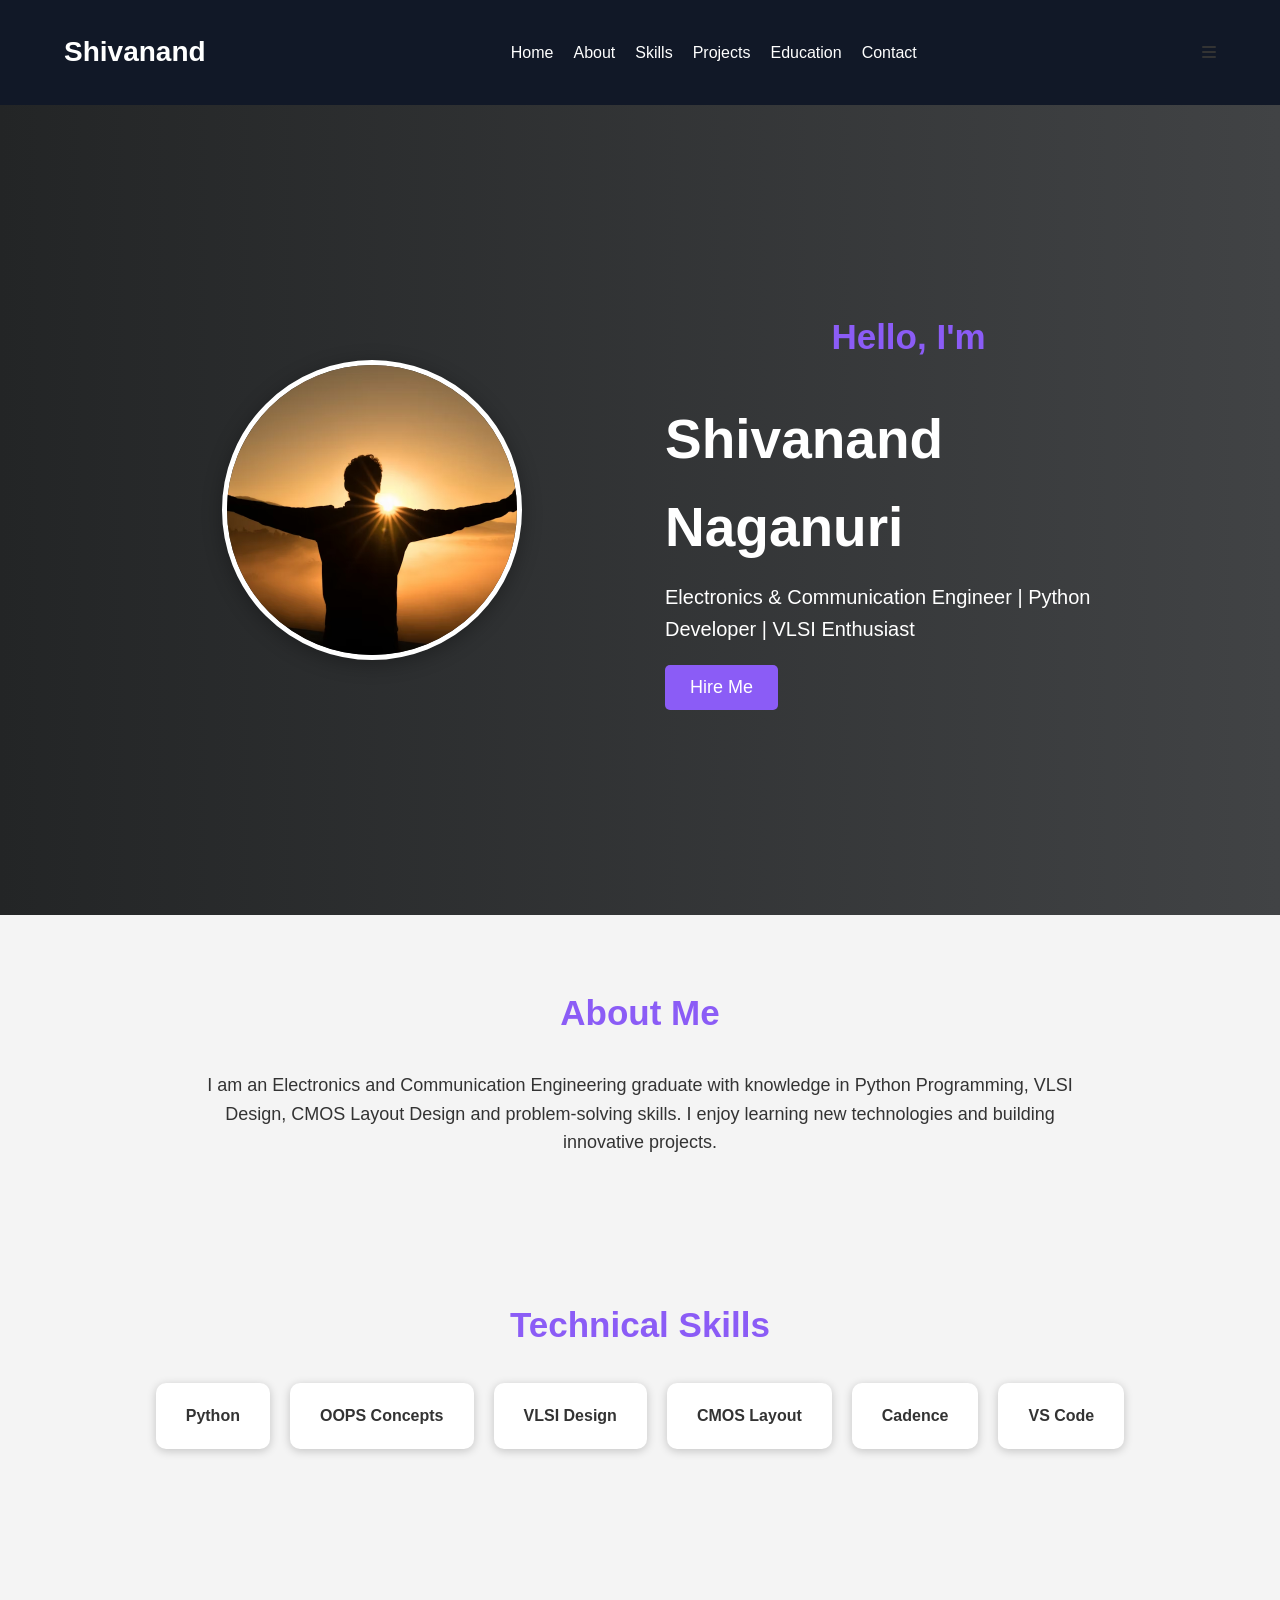
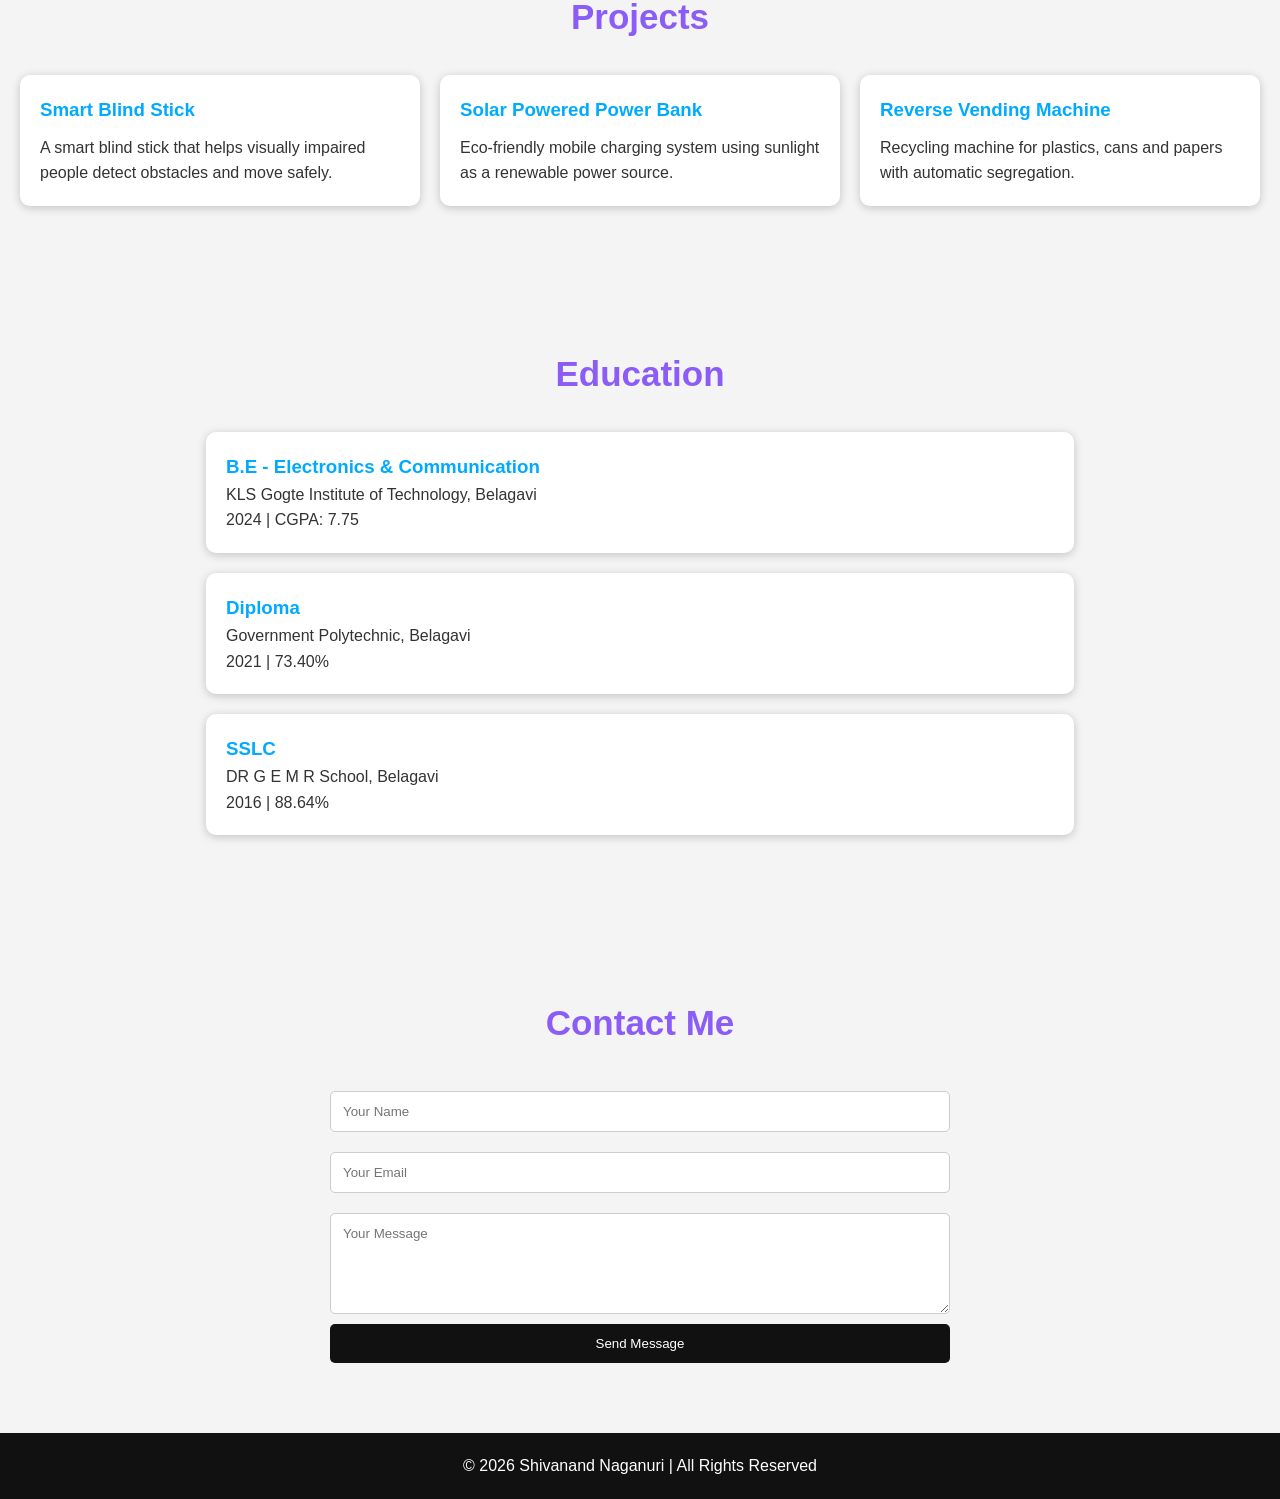
==== index.html @ 815096c3 "Add files via upload" ====
<!DOCTYPE html>
<html lang="en">
<head>
  <meta charset="UTF-8">
  <meta name="viewport" content="width=device-width, initial-scale=1.0">
  <title>Shivanand Portfolio</title>

  <link rel="stylesheet" href="style.css">

  <!-- Font Awesome -->
  <link rel="stylesheet"
    href="https://cdnjs.cloudflare.com/ajax/libs/font-awesome/6.5.1/css/all.min.css">
</head>

<body>

  <!-- Header -->
  <header>
    <nav>
      <h1 class="logo">Shivanand</h1>

      <ul id="menu">
        <li><a href="#home">Home</a></li>
        <li><a href="#about">About</a></li>
        <li><a href="#skills">Skills</a></li>
        <li><a href="#projects">Projects</a></li>
        <li><a href="#education">Education</a></li>
        <li><a href="#contact">Contact</a></li>
      </ul>

      <div class="menu-btn" id="menu-btn">
        <i class="fa-solid fa-bars"></i>
      </div>
    </nav>
  </header>

  <!-- Hero Section -->
  
<section class="hero" id="home">

  <!-- Left Side Photo -->
  <div class="hero-image">
    <img src="shiva.png.avif" alt="Shivanand Photo">
  </div>

  <!-- Right Side Text -->
  <div class="hero-text">

    <h2>Hello, I'm</h2>

    <h1>Shivanand Naganuri</h1>

    <p>
      Electronics & Communication Engineer |
      Python Developer |
      VLSI Enthusiast
    </p>

    <button onclick="showMessage()">Hire Me</button>

  </div>

</section>

  <!-- About -->
  <section class="about" id="about">

    <h2>About Me</h2>

    <p>
      I am an Electronics and Communication Engineering graduate
      with knowledge in Python Programming, VLSI Design,
      CMOS Layout Design and problem-solving skills.
      I enjoy learning new technologies and building innovative projects.
    </p>

  </section>

  <!-- Skills -->
  <section class="skills" id="skills">

    <h2>Technical Skills</h2>

    <div class="skill-box">

      <div class="card">Python</div>
      <div class="card">OOPS Concepts</div>
      <div class="card">VLSI Design</div>
      <div class="card">CMOS Layout</div>
      <div class="card">Cadence</div>
      <div class="card">VS Code</div>

    </div>

  </section>

  <!-- Projects -->
  <section class="projects" id="projects">

    <h2>Projects</h2>

    <div class="project-container">

      <div class="project-card">
        <h3>Smart Blind Stick</h3>
        <p>
          A smart blind stick that helps visually impaired people
          detect obstacles and move safely.
        </p>
      </div>

      <div class="project-card">
        <h3>Solar Powered Power Bank</h3>
        <p>
          Eco-friendly mobile charging system using sunlight
          as a renewable power source.
        </p>
      </div>

      <div class="project-card">
        <h3>Reverse Vending Machine</h3>
        <p>
          Recycling machine for plastics, cans and papers
          with automatic segregation.
        </p>
      </div>

    </div>

  </section>

  <!-- Education -->
  <section class="education" id="education">

    <h2>Education</h2>

    <div class="edu-card">
      <h3>B.E - Electronics & Communication</h3>
      <p>KLS Gogte Institute of Technology, Belagavi</p>
      <span>2024 | CGPA: 7.75</span>
    </div>

    <div class="edu-card">
      <h3>Diploma</h3>
      <p>Government Polytechnic, Belagavi</p>
      <span>2021 | 73.40%</span>
    </div>

    <div class="edu-card">
      <h3>SSLC</h3>
      <p>DR G E M R School, Belagavi</p>
      <span>2016 | 88.64%</span>
    </div>

  </section>

  <!-- Contact -->
  <section class="contact" id="contact">

    <h2>Contact Me</h2>

    <form>

      <input type="text" placeholder="Your Name">

      <input type="email" placeholder="Your Email">

      <textarea rows="5" placeholder="Your Message"></textarea>

      <button type="submit">Send Message</button>

    </form>

  </section>

  <!-- Footer -->
  <footer>
    <p>© 2026 Shivanand Naganuri | All Rights Reserved</p>
  </footer>

  <script src="script.js"></script>

</body>
</html>
---- style.css ----
/* Reset */
*{
  margin:0;
  padding:0;
  box-sizing:border-box;
  font-family:Arial,sans-serif;
}

body{
  background:#f4f4f4;
  color:#333;
  line-height:1.6;
}

/* Header */
header{
  background:#111827;
  padding:30px 0;
  position:sticky;
  top:0;
  z-index:1000;
}

nav{
  width:90%;
  margin:auto;
  display:flex;
  justify-content:space-between;
  align-items:center;
}

.logo{
  color:white;
  font-size:28px;
}

nav ul{
  display:flex;
  list-style:none;
}

nav ul li{
  margin-left:20px;
}

nav ul li a{
  text-decoration:none;
  color:white;
  transition:0.3s;
}

nav ul li a:hover{
  color:#00d9ff;
}

/* Hero Section */
/* Hero Section */
.hero{
  min-height:90vh;
  background:linear-gradient(to right,#232526,#414345);

  display:flex;
  justify-content:space-between;
  align-items:center;

  padding:50px 10%;
  gap:50px;

  color:white;
}
/* Left Side Image */
.hero-image{
  flex:1;
  display:flex;
  justify-content:center;
}

.hero-image img{
  width:320px;
  height:320px;
  object-fit:cover;
  border-radius:50%;
  border:5px solid white;
  box-shadow:0 4px 20px rgba(0,0,0,0.3);
}

/* Right Side Text */
.hero-text{
  flex:1;
}

.hero-text h2{
  font-size:35px;
}

.hero-text h1{
  font-size:55px;
  margin:10px 0;
}

.hero-text p{
  font-size:20px;
  margin-bottom:20px;
}
/* Hero Image */
.hero-image img{
  width:300px;
  height:300px;
  object-fit:cover;
  border-radius:50%;
  border:5px solid white;
  box-shadow:0 4px 20px rgba(0,0,0,0.3);
}

/* Hero Text */
.hero-text{
  max-width:600px;
}

.hero-text h2{
  font-size:35px;
}

.hero-text h1{
  font-size:55px;
  margin:10px 0;
}

.hero-text p{
  font-size:20px;
  margin-bottom:20px;
}

.hero button{
  padding:12px 25px;
  border:none;
  background:#8b5cf6;
  color:white;
  border-radius:5px;
  cursor:pointer;
  font-size:18px;
  transition:0.3s;
}

.hero button:hover{
  background:#222;
}

/* Sections */
section{
  padding:70px 20px;
}

section h2{
  text-align:center;
  margin-bottom:30px;
  color:#8b5cf6;
  font-size:35px;
}

/* About */
.about p{
  width:70%;
  margin:auto;
  text-align:center;
  font-size:18px;
}

/* Skills */
.skill-box{
  display:flex;
  justify-content:center;
  gap:20px;
  flex-wrap:wrap;
}

.card{
  background:white;
  padding:20px 30px;
  border-radius:10px;
  box-shadow:0 2px 10px rgba(0,0,0,0.2);
  transition:0.3s;
  font-weight:bold;
}

.card:hover{
  transform:translateY(-5px);
  background:#8b5cf6;
  color:white;
}

/* Projects */
.project-container{
  display:grid;
  grid-template-columns:repeat(auto-fit,minmax(250px,1fr));
  gap:20px;
}

.project-card{
  background:white;
  padding:20px;
  border-radius:10px;
  box-shadow:0 2px 10px rgba(0,0,0,0.2);
  transition:0.3s;
}

.project-card:hover{
  transform:scale(1.03);
}

.project-card h3{
  margin-bottom:10px;
  color:#00aaff;
}

/* Education */
.edu-card{
  background:white;
  width:70%;
  margin:20px auto;
  padding:20px;
  border-radius:10px;
  box-shadow:0 2px 10px rgba(0,0,0,0.2);
}

.edu-card h3{
  color:#00aaff;
}

/* Contact */
form{
  width:50%;
  margin:auto;
  display:flex;
  flex-direction:column;
}

form input,
form textarea{
  margin:10px 0;
  padding:12px;
  border:1px solid #ccc;
  border-radius:5px;
}

form button{
  padding:12px;
  border:none;
  background:#111;
  color:white;
  border-radius:5px;
  cursor:pointer;
  transition:0.3s;
}

form button:hover{
  background:#00aaff;
}

/* Footer */
footer{
  background:#111;
  color:white;
  text-align:center;
  padding:20px;
}

/* Responsive */
@media(max-width:768px){
    .hero{
  flex-direction:column;
  text-align:center;
}

.hero-image img{
  width:220px;
  height:220px;
}

.hero-text h1{
  font-size:38px;
}

  nav{
    flex-direction:column;
  }

  nav ul{
    margin-top:10px;
  }

  .hero{
    text-align:center;
  }

  .hero-image img{
    width:220px;
    height:220px;
  }

  .hero-text h1{
    font-size:38px;
  }

  .about p{
    width:90%;
  }

  form{
    width:90%;
  }

  .edu-card{
    width:90%;
  }
}
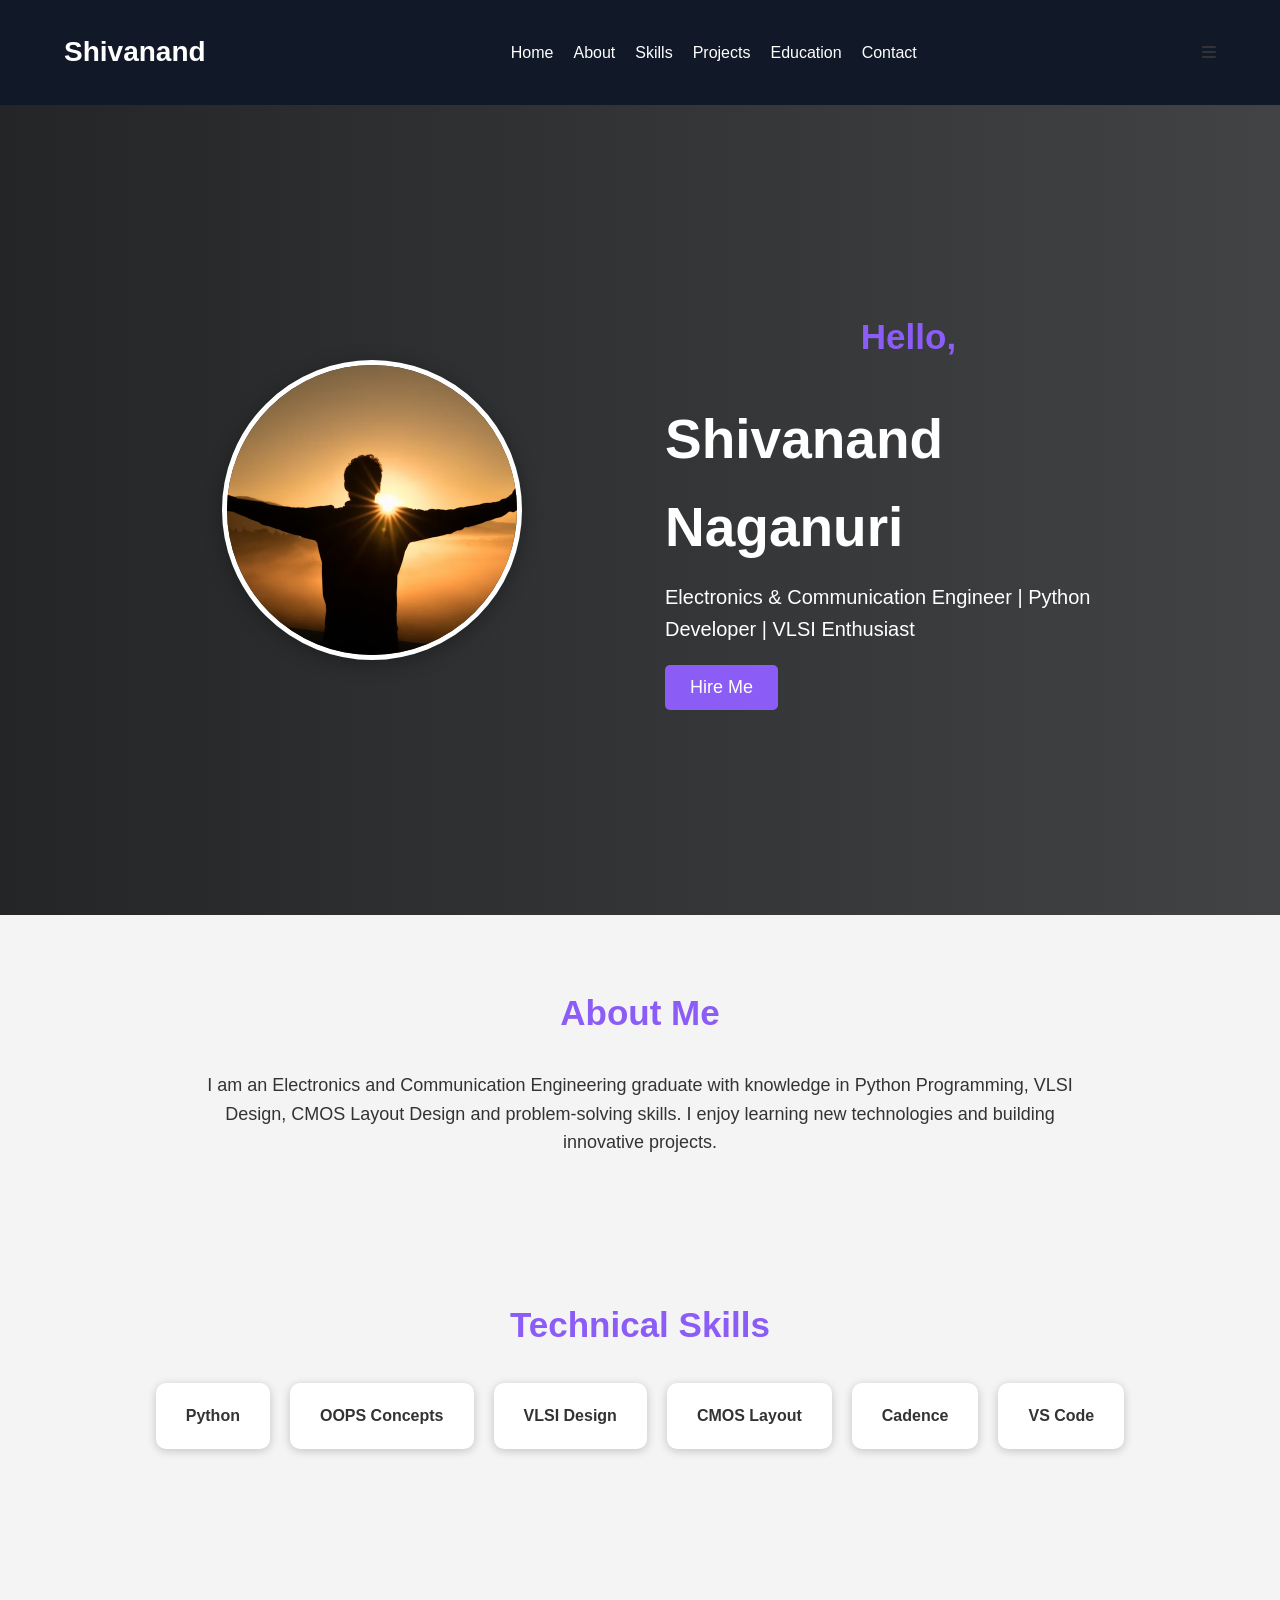
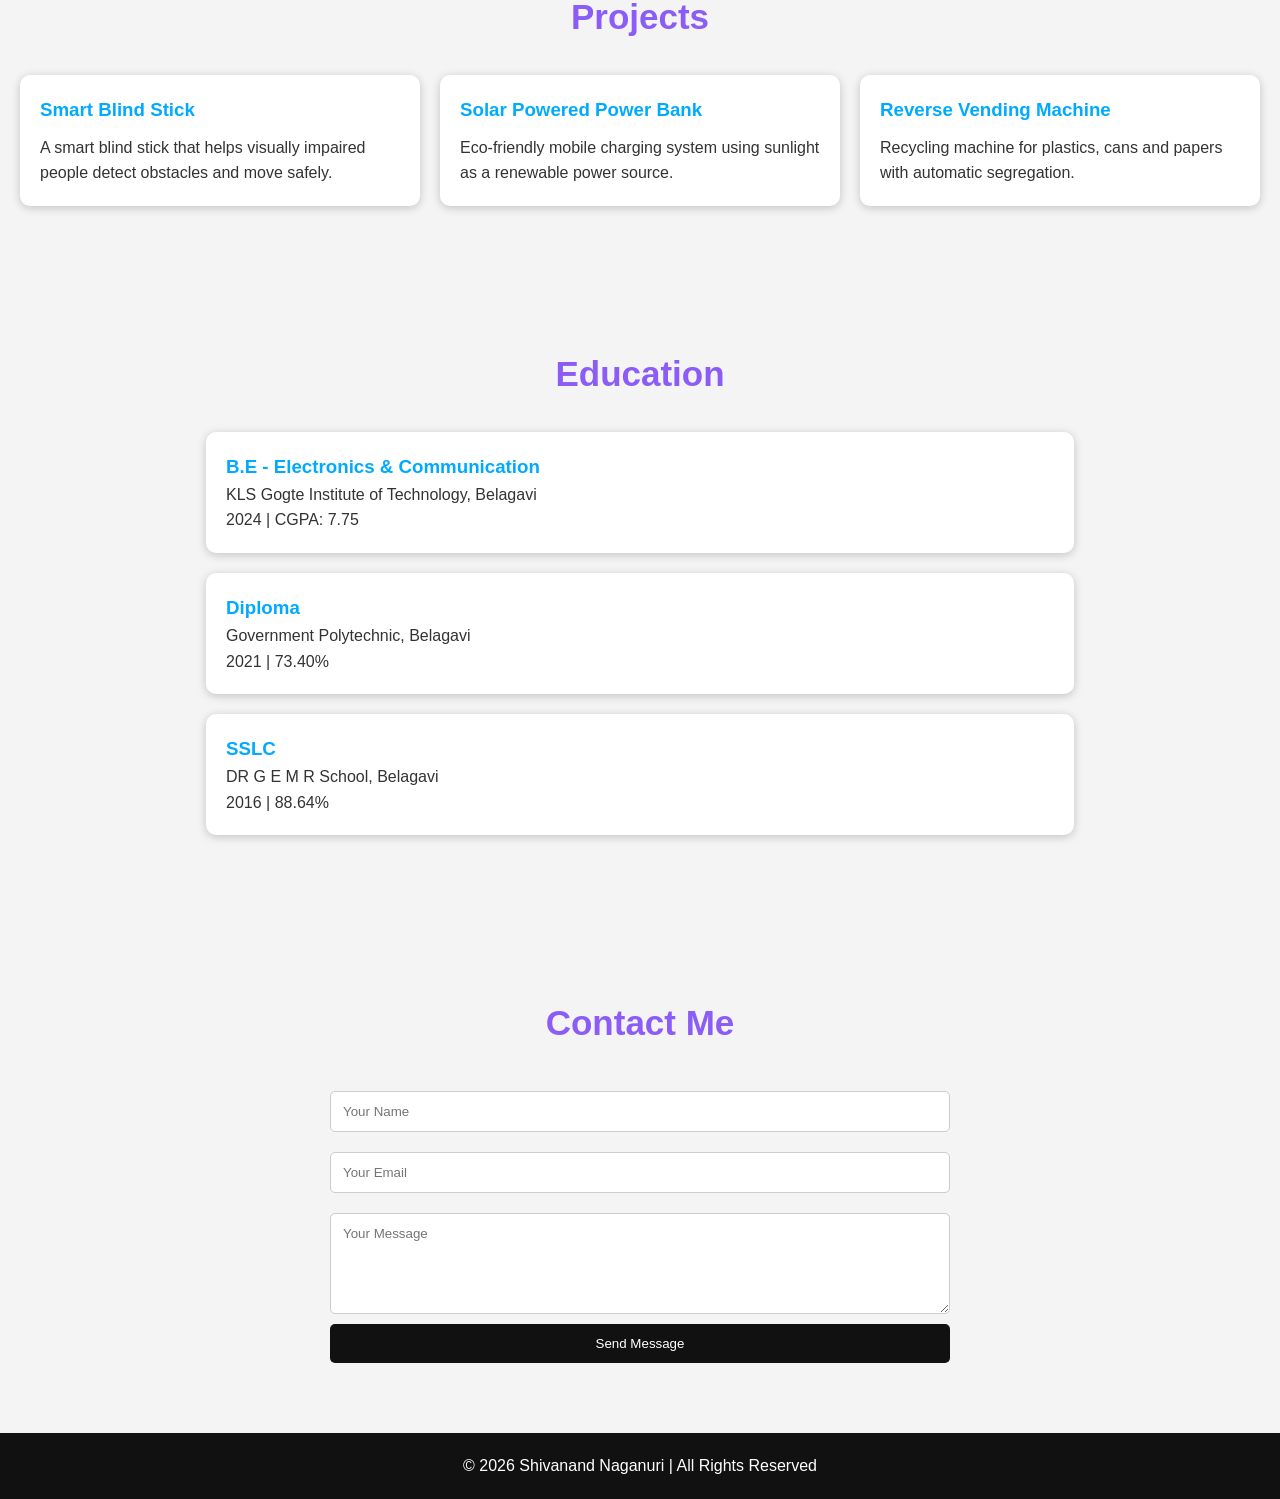
==== commit 29f9617f: "Update index.html" ====
--- a/index.html
+++ b/index.html
@@ -46,7 +46,7 @@
   <!-- Right Side Text -->
   <div class="hero-text">
 
-    <h2>Hello, I'm</h2>
+    <h2>Hello, </h2>
 
     <h1>Shivanand Naganuri</h1>
 
@@ -181,4 +181,4 @@
   <script src="script.js"></script>
 
 </body>
-</html>+</html>
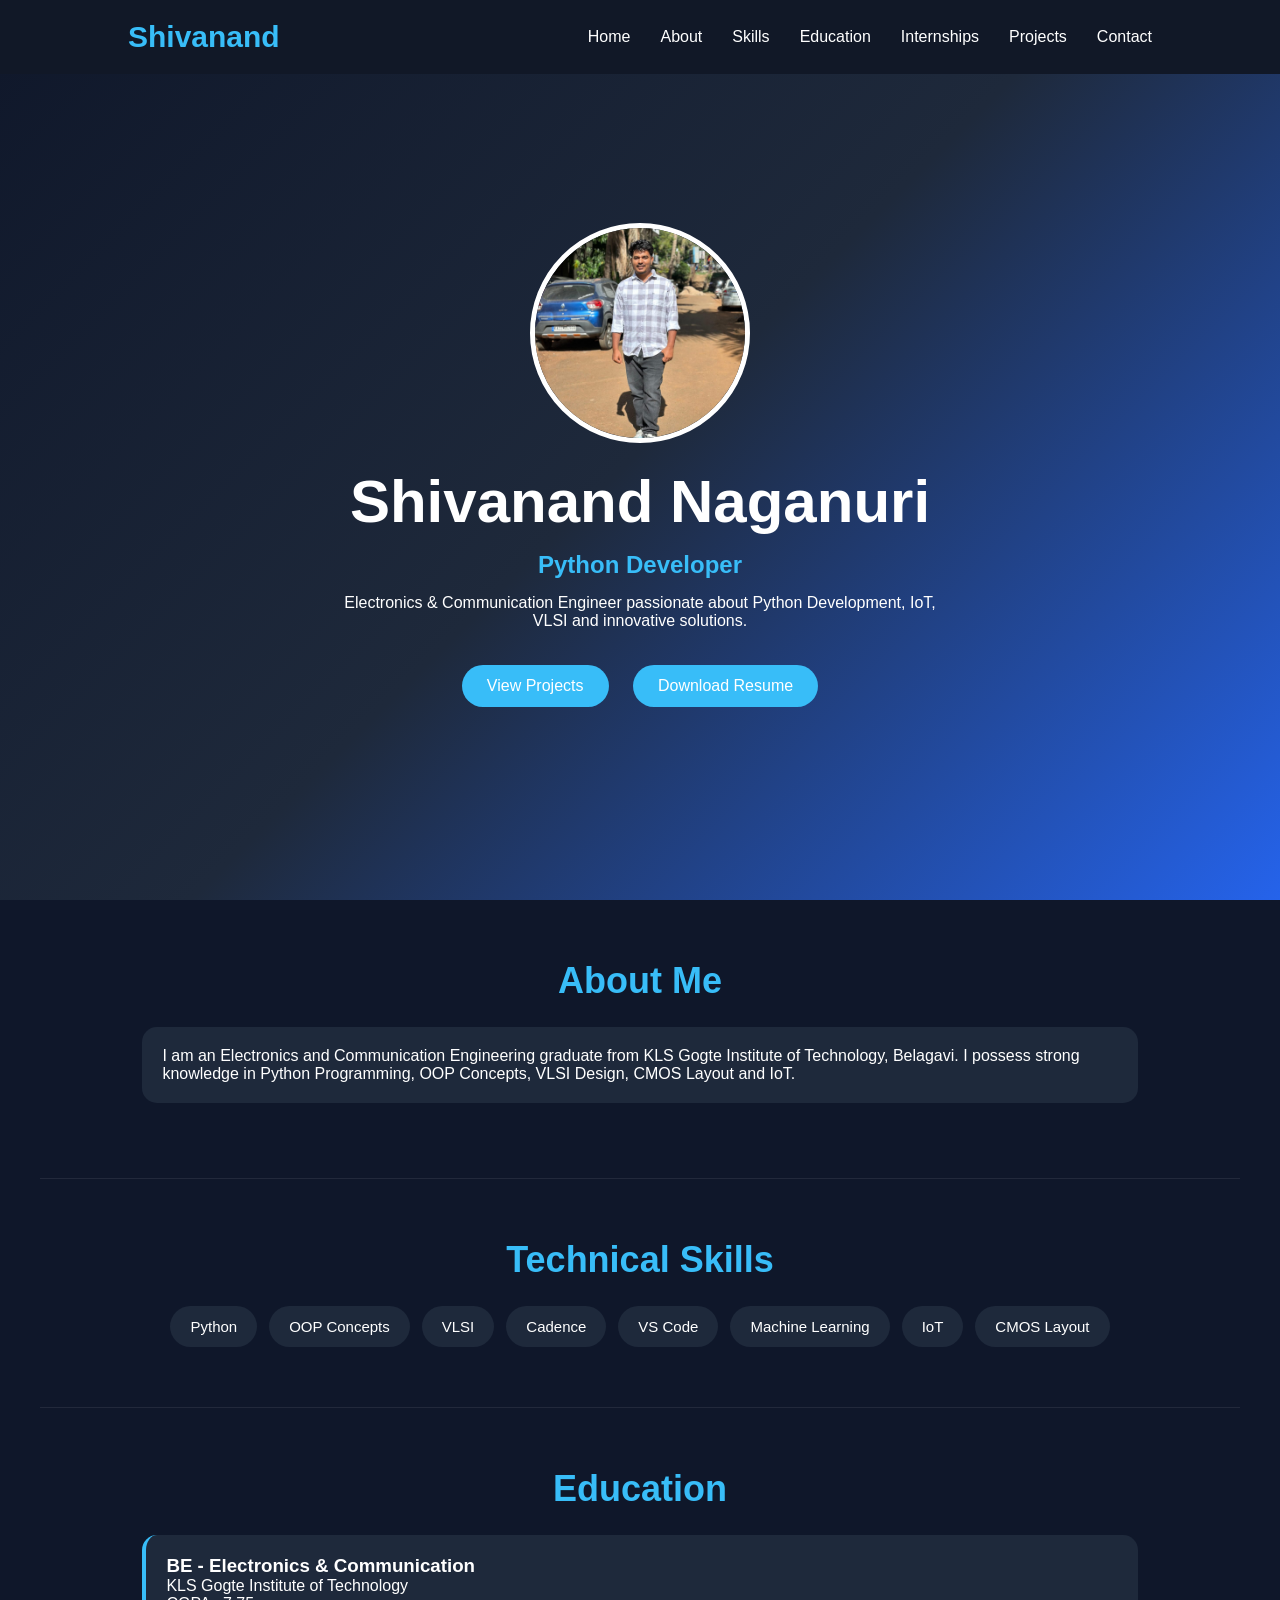
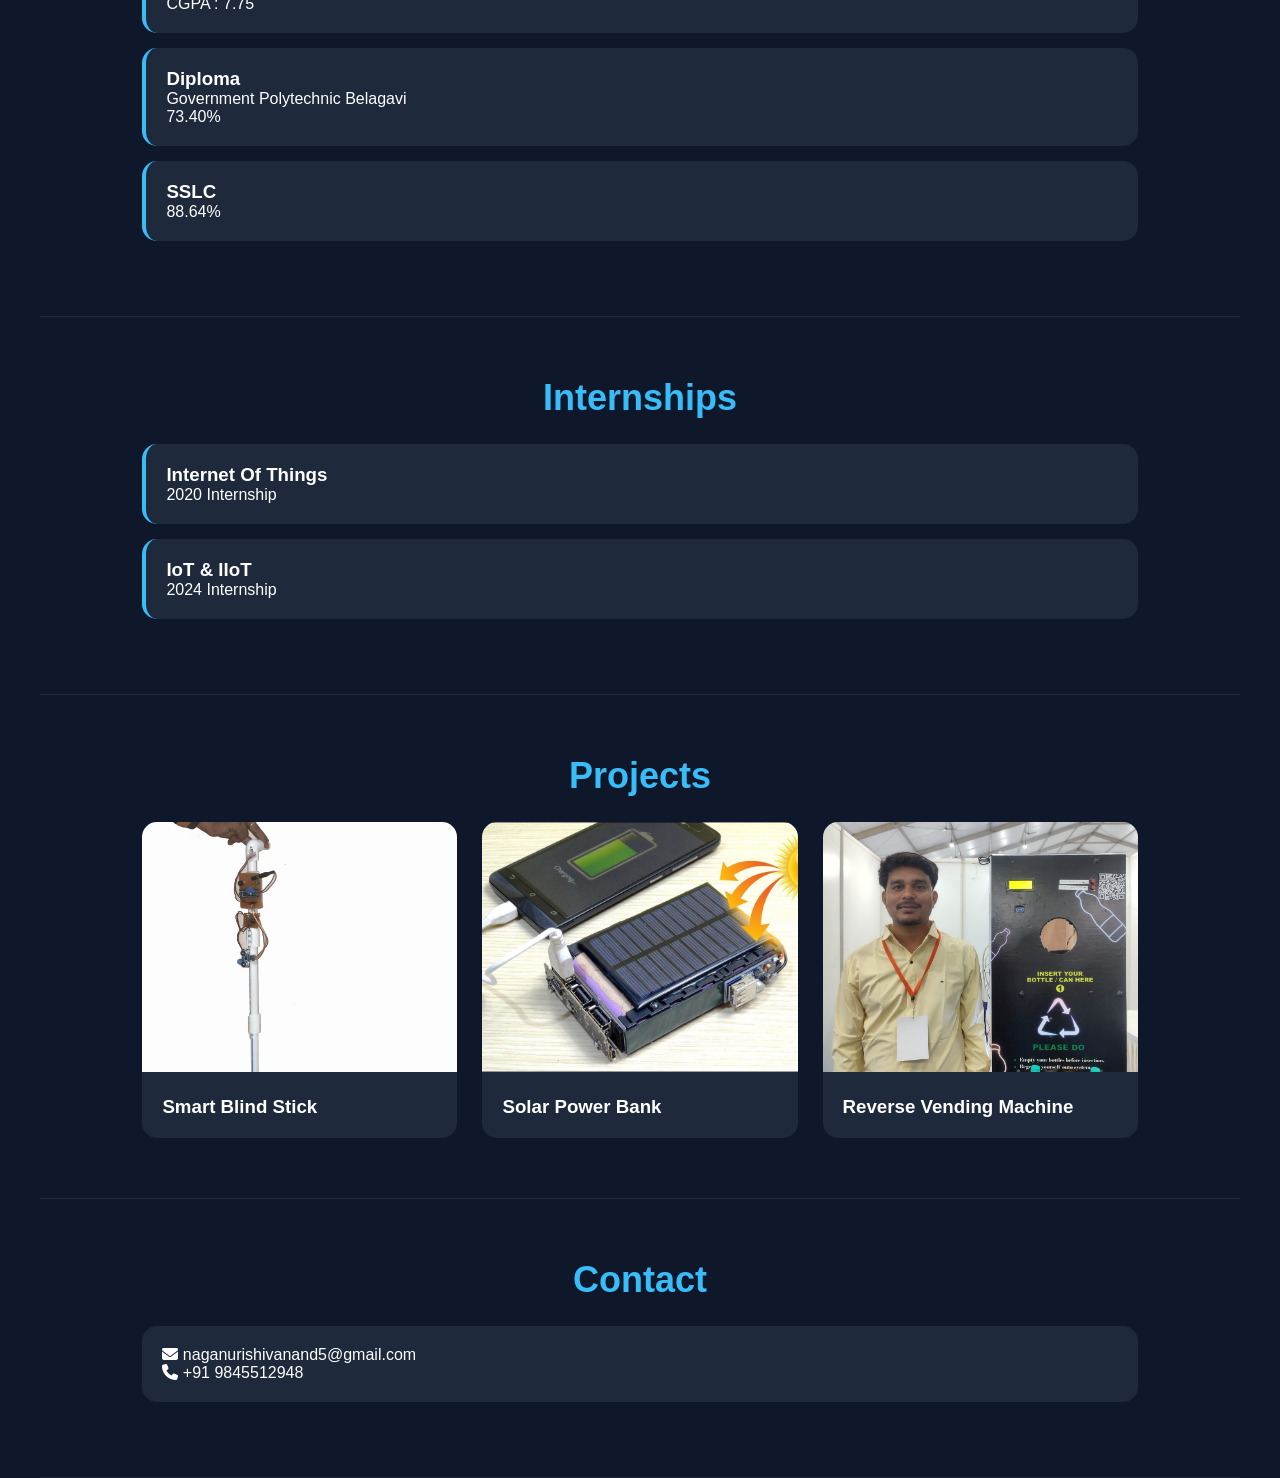
==== commit dab83fd8: "Update portfolio website from local workspace" ====
--- a/index.html
+++ b/index.html
@@ -1,184 +1,213 @@
 <!DOCTYPE html>
 <html lang="en">
 <head>
-  <meta charset="UTF-8">
-  <meta name="viewport" content="width=device-width, initial-scale=1.0">
-  <title>Shivanand Portfolio</title>
-
-  <link rel="stylesheet" href="style.css">
-
-  <!-- Font Awesome -->
-  <link rel="stylesheet"
-    href="https://cdnjs.cloudflare.com/ajax/libs/font-awesome/6.5.1/css/all.min.css">
+<meta charset="UTF-8">
+<meta name="viewport" content="width=device-width, initial-scale=1.0">
+<title>Shivanand Naganuri Portfolio</title>
+
+<link rel="stylesheet" href="style.css">
+
+<link rel="stylesheet"
+href="https://cdnjs.cloudflare.com/ajax/libs/font-awesome/6.5.1/css/all.min.css">
 </head>
 
 <body>
 
-  <!-- Header -->
-  <header>
-    <nav>
-      <h1 class="logo">Shivanand</h1>
-
-      <ul id="menu">
-        <li><a href="#home">Home</a></li>
-        <li><a href="#about">About</a></li>
-        <li><a href="#skills">Skills</a></li>
-        <li><a href="#projects">Projects</a></li>
-        <li><a href="#education">Education</a></li>
-        <li><a href="#contact">Contact</a></li>
-      </ul>
-
-      <div class="menu-btn" id="menu-btn">
-        <i class="fa-solid fa-bars"></i>
-      </div>
-    </nav>
-  </header>
-
-  <!-- Hero Section -->
-  
-<section class="hero" id="home">
-
-  <!-- Left Side Photo -->
-  <div class="hero-image">
-    <img src="shiva.png.avif" alt="Shivanand Photo">
-  </div>
-
-  <!-- Right Side Text -->
-  <div class="hero-text">
-
-    <h2>Hello, </h2>
-
-    <h1>Shivanand Naganuri</h1>
-
-    <p>
-      Electronics & Communication Engineer |
-      Python Developer |
-      VLSI Enthusiast
-    </p>
-
-    <button onclick="showMessage()">Hire Me</button>
-
-  </div>
-
-</section>
-
-  <!-- About -->
-  <section class="about" id="about">
-
-    <h2>About Me</h2>
-
-    <p>
-      I am an Electronics and Communication Engineering graduate
-      with knowledge in Python Programming, VLSI Design,
-      CMOS Layout Design and problem-solving skills.
-      I enjoy learning new technologies and building innovative projects.
-    </p>
-
-  </section>
-
-  <!-- Skills -->
-  <section class="skills" id="skills">
-
-    <h2>Technical Skills</h2>
-
-    <div class="skill-box">
-
-      <div class="card">Python</div>
-      <div class="card">OOPS Concepts</div>
-      <div class="card">VLSI Design</div>
-      <div class="card">CMOS Layout</div>
-      <div class="card">Cadence</div>
-      <div class="card">VS Code</div>
-
-    </div>
-
-  </section>
-
-  <!-- Projects -->
-  <section class="projects" id="projects">
-
-    <h2>Projects</h2>
-
-    <div class="project-container">
-
-      <div class="project-card">
-        <h3>Smart Blind Stick</h3>
-        <p>
-          A smart blind stick that helps visually impaired people
-          detect obstacles and move safely.
-        </p>
-      </div>
-
-      <div class="project-card">
-        <h3>Solar Powered Power Bank</h3>
-        <p>
-          Eco-friendly mobile charging system using sunlight
-          as a renewable power source.
-        </p>
-      </div>
-
-      <div class="project-card">
-        <h3>Reverse Vending Machine</h3>
-        <p>
-          Recycling machine for plastics, cans and papers
-          with automatic segregation.
-        </p>
-      </div>
-
-    </div>
-
-  </section>
-
-  <!-- Education -->
-  <section class="education" id="education">
-
-    <h2>Education</h2>
-
-    <div class="edu-card">
-      <h3>B.E - Electronics & Communication</h3>
-      <p>KLS Gogte Institute of Technology, Belagavi</p>
-      <span>2024 | CGPA: 7.75</span>
-    </div>
-
-    <div class="edu-card">
-      <h3>Diploma</h3>
-      <p>Government Polytechnic, Belagavi</p>
-      <span>2021 | 73.40%</span>
-    </div>
-
-    <div class="edu-card">
-      <h3>SSLC</h3>
-      <p>DR G E M R School, Belagavi</p>
-      <span>2016 | 88.64%</span>
-    </div>
-
-  </section>
-
-  <!-- Contact -->
-  <section class="contact" id="contact">
-
-    <h2>Contact Me</h2>
-
-    <form>
-
-      <input type="text" placeholder="Your Name">
-
-      <input type="email" placeholder="Your Email">
-
-      <textarea rows="5" placeholder="Your Message"></textarea>
-
-      <button type="submit">Send Message</button>
-
-    </form>
-
-  </section>
-
-  <!-- Footer -->
-  <footer>
-    <p>© 2026 Shivanand Naganuri | All Rights Reserved</p>
-  </footer>
-
-  <script src="script.js"></script>
+<nav class="navbar">
+
+<div class="logo">Shivanand</div>
+
+<ul class="nav-links">
+<li><a href="#home">Home</a></li>
+<li><a href="#about">About</a></li>
+<li><a href="#skills">Skills</a></li>
+<li><a href="#education">Education</a></li>
+<li><a href="#internships">Internships</a></li>
+<li><a href="#projects">Projects</a></li>
+<li><a href="#contact">Contact</a></li>
+</ul>
+
+</nav>
+
+<section id="home" class="hero">
+
+<div class="hero-content">
+
+<img src="shivanand.png" class="profile-pic">
+
+<h1>Shivanand Naganuri</h1>
+
+<h2>Python Developer</h2>
+
+<p>
+Electronics & Communication Engineer passionate about
+Python Development, IoT, VLSI and innovative solutions.
+</p>
+
+<div class="hero-buttons">
+
+<a href="#projects" class="btn">
+View Projects
+</a>
+
+<a href="resume.pdf" download class="btn">
+Download Resume
+</a>
+
+</div>
+
+</div>
+
+</section>
+
+<section id="about" class="section">
+
+<h2>About Me</h2>
+
+<div class="card">
+
+<p>
+I am an Electronics and Communication Engineering graduate
+from KLS Gogte Institute of Technology, Belagavi.
+I possess strong knowledge in Python Programming,
+OOP Concepts, VLSI Design, CMOS Layout and IoT.
+</p>
+
+</div>
+
+</section>
+
+<section id="skills" class="section">
+
+<h2>Technical Skills</h2>
+
+<div class="skills">
+
+<span>Python</span>
+<span>OOP Concepts</span>
+<span>VLSI</span>
+<span>Cadence</span>
+<span>VS Code</span>
+<span>Machine Learning</span>
+<span>IoT</span>
+<span>CMOS Layout</span>
+
+</div>
+
+</section>
+
+<section id="education" class="section">
+
+<h2>Education</h2>
+
+<div class="card">
+<h3>BE - Electronics & Communication</h3>
+<p>KLS Gogte Institute of Technology</p>
+<p>CGPA : 7.75</p>
+</div>
+
+<div class="card">
+<h3>Diploma</h3>
+<p>Government Polytechnic Belagavi</p>
+<p>73.40%</p>
+</div>
+
+<div class="card">
+<h3>SSLC</h3>
+<p>88.64%</p>
+</div>
+
+</section>
+
+<section id="internships" class="section">
+
+<h2>Internships</h2>
+
+<div class="card">
+<h3>Internet Of Things</h3>
+<p>2020 Internship</p>
+</div>
+
+<div class="card">
+<h3>IoT & IIoT</h3>
+<p>2024 Internship</p>
+</div>
+
+</section>
+
+<section id="projects" class="section">
+
+<h2>Projects</h2>
+
+<div class="project-grid">
+
+<div class="project-card"
+onclick="openProject('blind')">
+
+<img src="imagesblindstick.jpg">
+
+<h3>Smart Blind Stick</h3>
+
+</div>
+
+<div class="project-card"
+onclick="openProject('solar')">
+
+<img src="imagespowerbank.jpg">
+
+<h3>Solar Power Bank</h3>
+
+</div>
+
+<div class="project-card"
+onclick="openProject('vending')">
+
+<img src="imagesvendingmachine.jpg">
+
+<h3>Reverse Vending Machine</h3>
+
+</div>
+
+</div>
+
+</section>
+
+<section id="contact" class="section">
+
+<h2>Contact</h2>
+
+<div class="card">
+
+<p>
+<i class="fa-solid fa-envelope"></i>
+naganurishivanand5@gmail.com
+</p>
+
+<p>
+<i class="fa-solid fa-phone"></i>
++91 9845512948
+</p>
+
+</div>
+
+</section>
+
+<div id="projectModal" class="modal">
+
+<div class="modal-content">
+
+<span class="close"
+onclick="closeProject()">&times;</span>
+
+<h2 id="projectTitle"></h2>
+
+<p id="projectDescription"></p>
+
+</div>
+
+</div>
+
+<script src="script.js"></script>
 
 </body>
-</html>
+</html>
--- a/style.css
+++ b/style.css
@@ -1,316 +1,250 @@
-/* Reset */
 *{
-  margin:0;
-  padding:0;
-  box-sizing:border-box;
-  font-family:Arial,sans-serif;
+margin:0;
+padding:0;
+box-sizing:border-box;
+font-family:'Segoe UI',sans-serif;
+}
+
+html{
+scroll-behavior:smooth;
+}
+
+.section{
+    max-width:1200px;
+    margin:auto;
+    padding:60px 20px;
+}
+
+#education .card,
+#internships .card{
+    border-left:4px solid #38bdf8;
+}
+
+.section{
+    border-bottom:1px solid rgba(255,255,255,0.08);
 }
 
 body{
-  background:#f4f4f4;
-  color:#333;
-  line-height:1.6;
-}
-
-/* Header */
-header{
-  background:#111827;
-  padding:30px 0;
-  position:sticky;
-  top:0;
-  z-index:1000;
-}
-
-nav{
-  width:90%;
-  margin:auto;
-  display:flex;
-  justify-content:space-between;
-  align-items:center;
+background:#0f172a;
+color:white;
+}
+
+.navbar{
+position:fixed;
+top:0;
+width:100%;
+display:flex;
+justify-content:space-between;
+align-items:center;
+padding:20px 10%;
+background:#111827;
+z-index:1000;
 }
 
 .logo{
-  color:white;
-  font-size:28px;
-}
-
-nav ul{
-  display:flex;
-  list-style:none;
-}
-
-nav ul li{
-  margin-left:20px;
-}
-
-nav ul li a{
-  text-decoration:none;
-  color:white;
-  transition:0.3s;
-}
-
-nav ul li a:hover{
-  color:#00d9ff;
-}
-
-/* Hero Section */
-/* Hero Section */
+font-size:30px;
+font-weight:bold;
+color:#38bdf8;
+}
+
+.nav-links{
+display:flex;
+list-style:none;
+gap:30px;
+}
+
+.nav-links a{
+text-decoration:none;
+color:white;
+font-weight:500;
+}
+
+.nav-links a:hover{
+color:#38bdf8;
+}
+
 .hero{
-  min-height:90vh;
-  background:linear-gradient(to right,#232526,#414345);
-
-  display:flex;
-  justify-content:space-between;
-  align-items:center;
-
-  padding:50px 10%;
-  gap:50px;
-
-  color:white;
-}
-/* Left Side Image */
-.hero-image{
-  flex:1;
-  display:flex;
-  justify-content:center;
-}
-
-.hero-image img{
-  width:320px;
-  height:320px;
-  object-fit:cover;
-  border-radius:50%;
-  border:5px solid white;
-  box-shadow:0 4px 20px rgba(0,0,0,0.3);
-}
-
-/* Right Side Text */
-.hero-text{
-  flex:1;
-}
-
-.hero-text h2{
-  font-size:35px;
-}
-
-.hero-text h1{
-  font-size:55px;
-  margin:10px 0;
-}
-
-.hero-text p{
-  font-size:20px;
-  margin-bottom:20px;
-}
-/* Hero Image */
-.hero-image img{
-  width:300px;
-  height:300px;
-  object-fit:cover;
-  border-radius:50%;
-  border:5px solid white;
-  box-shadow:0 4px 20px rgba(0,0,0,0.3);
-}
-
-/* Hero Text */
-.hero-text{
-  max-width:600px;
-}
-
-.hero-text h2{
-  font-size:35px;
-}
-
-.hero-text h1{
-  font-size:55px;
-  margin:10px 0;
-}
-
-.hero-text p{
-  font-size:20px;
-  margin-bottom:20px;
-}
-
-.hero button{
-  padding:12px 25px;
-  border:none;
-  background:#8b5cf6;
-  color:white;
-  border-radius:5px;
-  cursor:pointer;
-  font-size:18px;
-  transition:0.3s;
-}
-
-.hero button:hover{
-  background:#222;
-}
-
-/* Sections */
-section{
-  padding:70px 20px;
-}
-
-section h2{
-  text-align:center;
-  margin-bottom:30px;
-  color:#8b5cf6;
-  font-size:35px;
-}
-
-/* About */
-.about p{
-  width:70%;
-  margin:auto;
-  text-align:center;
-  font-size:18px;
-}
-
-/* Skills */
-.skill-box{
-  display:flex;
-  justify-content:center;
-  gap:20px;
-  flex-wrap:wrap;
+height:100vh;
+display:flex;
+justify-content:center;
+align-items:center;
+text-align:center;
+background:linear-gradient(
+135deg,
+#0f172a,
+#1e293b,
+#2563eb
+);
+}
+
+.hero{
+min-height:100vh;
+padding:120px 20px 80px;
+display:flex;
+align-items:center;
+justify-content:center;
+text-align:center;
+}
+
+.profile-pic{
+width:220px;
+height:220px;
+border-radius:50%;
+object-fit:cover;
+border:5px solid white;
+margin-bottom:20px;
+}
+
+.hero h1{
+font-size:60px;
+}
+
+.hero h2{
+color:#38bdf8;
+margin:15px 0;
+}
+
+.hero p{
+max-width:600px;
+margin:auto;
+}
+
+.hero-buttons{
+margin-top:25px;
+}
+
+.btn{
+display:inline-block;
+padding:12px 25px;
+margin:10px;
+background:#38bdf8;
+color:white;
+text-decoration:none;
+border-radius:30px;
+}
+
+.section{
+padding:60px 8%;
+}
+
+.section h2{
+text-align:center;
+margin-bottom:25px;
+font-size:36px;
+color:#38bdf8;
 }
 
 .card{
-  background:white;
-  padding:20px 30px;
-  border-radius:10px;
-  box-shadow:0 2px 10px rgba(0,0,0,0.2);
-  transition:0.3s;
-  font-weight:bold;
+background:#1e293b;
+padding:20px;
+border-radius:15px;
+margin-bottom:15px;
+transition:0.3s;
 }
 
 .card:hover{
-  transform:translateY(-5px);
-  background:#8b5cf6;
-  color:white;
-}
-
-/* Projects */
-.project-container{
-  display:grid;
-  grid-template-columns:repeat(auto-fit,minmax(250px,1fr));
-  gap:20px;
+transform:translateY(-5px);
+}
+
+.skills{
+display:flex;
+flex-wrap:wrap;
+justify-content:center;
+gap:12px;
+margin-top:15px;
+}
+
+.skills span{
+background:#1e293b;
+padding:12px 20px;
+border-radius:25px;
+font-size:15px;
+transition:0.3s;
+}
+
+.skills span:hover{
+background:#38bdf8;
+transform:scale(1.05);
+}
+
+.project-grid{
+display:grid;
+grid-template-columns:
+repeat(auto-fit,minmax(300px,1fr));
+gap:25px;
 }
 
 .project-card{
-  background:white;
-  padding:20px;
-  border-radius:10px;
-  box-shadow:0 2px 10px rgba(0,0,0,0.2);
-  transition:0.3s;
+background:#1e293b;
+border-radius:15px;
+overflow:hidden;
+cursor:pointer;
+transition:0.4s;
 }
 
 .project-card:hover{
-  transform:scale(1.03);
+transform:translateY(-10px);
+}
+
+.project-card img{
+width:100%;
+height:250px;
+object-fit:cover;
 }
 
 .project-card h3{
-  margin-bottom:10px;
-  color:#00aaff;
-}
-
-/* Education */
-.edu-card{
-  background:white;
-  width:70%;
-  margin:20px auto;
-  padding:20px;
-  border-radius:10px;
-  box-shadow:0 2px 10px rgba(0,0,0,0.2);
-}
-
-.edu-card h3{
-  color:#00aaff;
-}
-
-/* Contact */
-form{
-  width:50%;
-  margin:auto;
-  display:flex;
-  flex-direction:column;
-}
-
-form input,
-form textarea{
-  margin:10px 0;
-  padding:12px;
-  border:1px solid #ccc;
-  border-radius:5px;
-}
-
-form button{
-  padding:12px;
-  border:none;
-  background:#111;
-  color:white;
-  border-radius:5px;
-  cursor:pointer;
-  transition:0.3s;
-}
-
-form button:hover{
-  background:#00aaff;
-}
-
-/* Footer */
-footer{
-  background:#111;
-  color:white;
-  text-align:center;
-  padding:20px;
-}
-
-/* Responsive */
-@media(max-width:768px){
-    .hero{
-  flex-direction:column;
-  text-align:center;
-}
-
-.hero-image img{
-  width:220px;
-  height:220px;
-}
-
-.hero-text h1{
-  font-size:38px;
-}
-
-  nav{
-    flex-direction:column;
-  }
-
-  nav ul{
+padding:20px;
+}
+
+.modal{
+display:none;
+position:fixed;
+top:0;
+left:0;
+width:100%;
+height:100%;
+background:rgba(0,0,0,.8);
+}
+
+.modal-content{
+    background:white;
+    color:black;
+    width:80%;
+    max-width:1000px;
+    max-height:85vh;
+    overflow-y:auto;
+    padding:30px;
+    margin:40px auto;
+    border-radius:15px;
+}
+
+.modal-content h3{
+    color:#2563eb;
+    margin-top:20px;
+    margin-bottom:10px;
+}
+
+.modal-content ul,
+.modal-content ol{
+    margin-left:25px;
+    line-height:1.8;
+}
+
+.modal-content p{
+    line-height:1.8;
+}
+
+.modal-content pre{
+    background:#f4f4f4;
+    padding:15px;
+    border-radius:10px;
+    overflow-x:auto;
     margin-top:10px;
-  }
-
-  .hero{
-    text-align:center;
-  }
-
-  .hero-image img{
-    width:220px;
-    height:220px;
-  }
-
-  .hero-text h1{
-    font-size:38px;
-  }
-
-  .about p{
-    width:90%;
-  }
-
-  form{
-    width:90%;
-  }
-
-  .edu-card{
-    width:90%;
-  }
-}+}
+
+.close{
+font-size:30px;
+float:right;
+cursor:pointer;
+}
+
